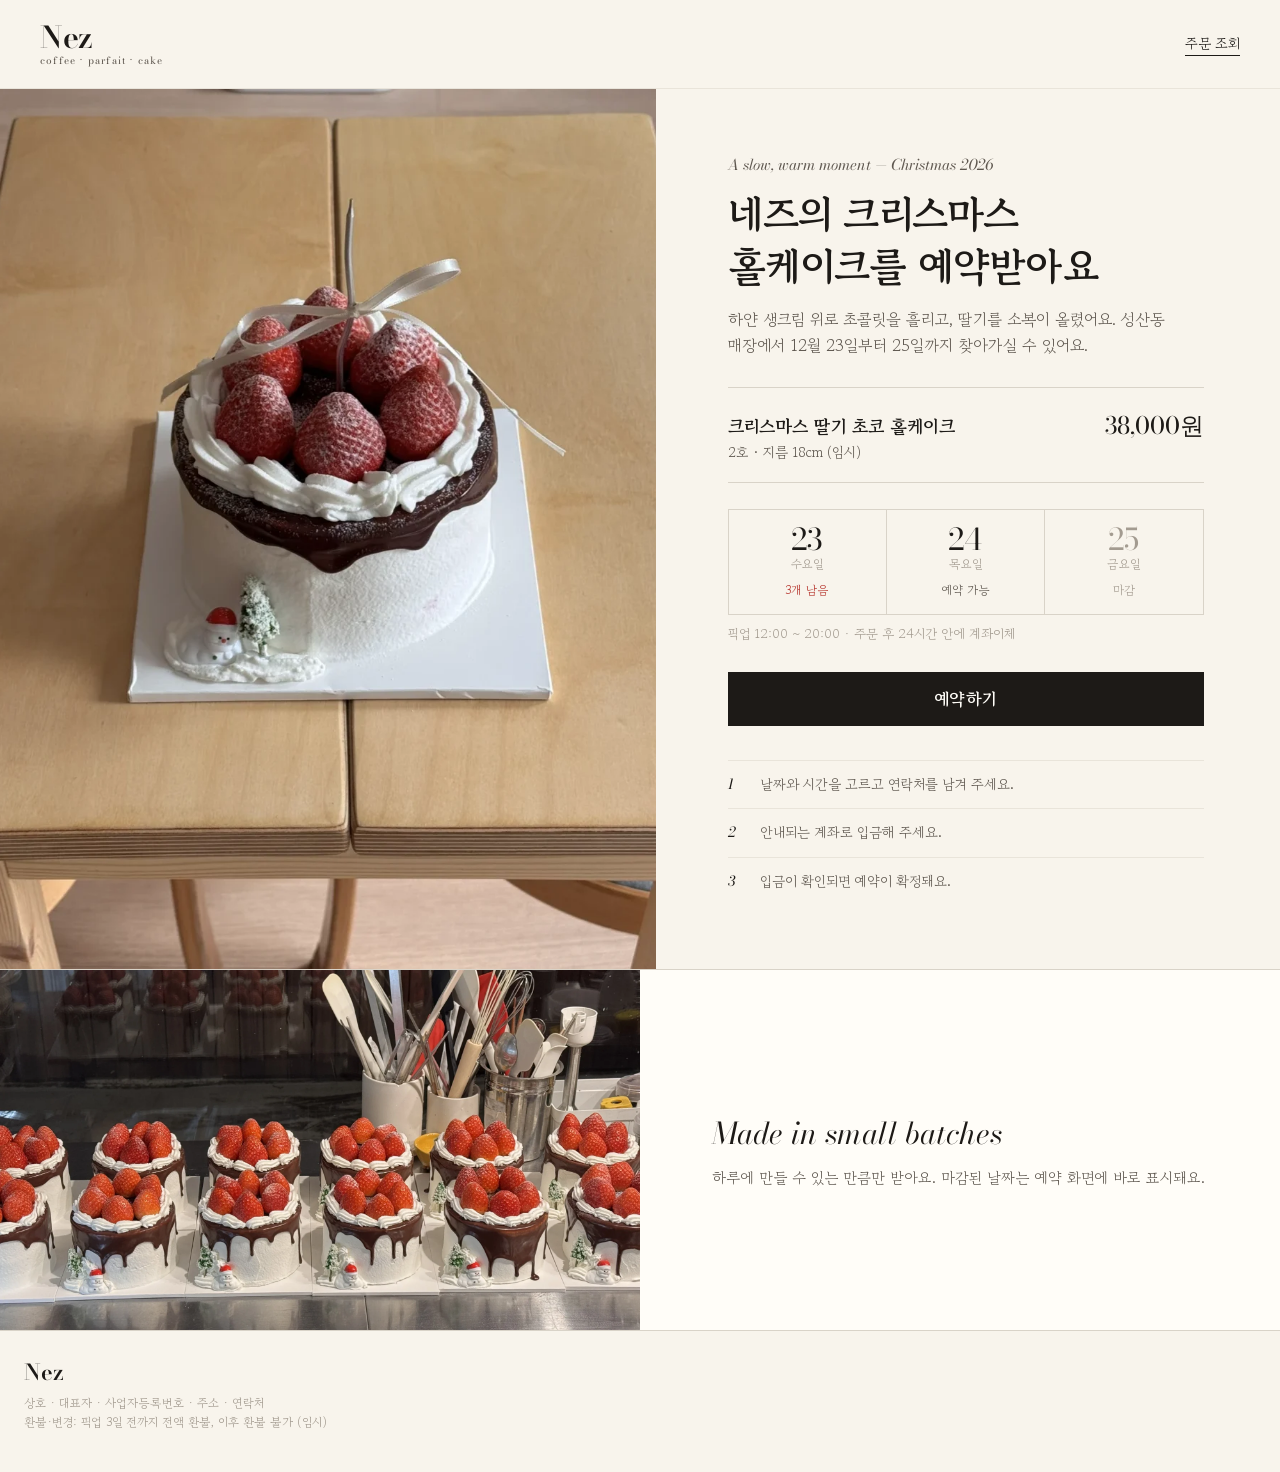
==== web/mockups/a.html @ ea529d92 "주문 페이지(A안), Apps Script 백엔드, 입금 매칭과 테스트 추가" ====
<!doctype html>
<html lang="ko">
<head>
<meta charset="utf-8">
<meta name="viewport" content="width=device-width, initial-scale=1">
<title>Nez 목업 A · 영업 달력</title>
<link rel="preconnect" href="https://fonts.googleapis.com">
<link rel="preconnect" href="https://fonts.gstatic.com" crossorigin>
<link href="https://fonts.googleapis.com/css2?family=Bodoni+Moda:ital,opsz,wght@0,6..96,400;0,6..96,600;1,6..96,400&family=Gowun+Batang:wght@400;700&display=swap" rel="stylesheet">
<style>
/* 방향 A — "영업 달력": 아이보리 종이, 굵기 대비 큰 세리프, 가는 회색 격자, 분홍 원 */
:root{
  --ivory:#f8f4ec; --paper:#fffdf8; --line:#d9d3c8; --line-soft:#e9e4da;
  --ink:#1d1a17; --ink-2:#5e574f; --ink-3:#a39b90;
  --choco:#4a2f24; --wood:#c9a97c; --berry:#b7372f; --pink:#f6d9d6; --silver:#b9bcc0; --pista:#a7b38a;
  --latin:"Bodoni Moda", "Times New Roman", serif;
  --kr:"Gowun Batang", "Apple SD Gothic Neo", serif;
}
*{box-sizing:border-box} html{-webkit-text-size-adjust:100%}
body{margin:0;background:var(--ivory);color:var(--ink);font-family:var(--kr);font-size:16px;line-height:1.65;word-break:keep-all}
img{display:block;max-width:100%}
.screen{display:none} .screen.on{display:block}

/* 상단 */
.top{display:flex;align-items:center;justify-content:space-between;padding:18px 22px;border-bottom:1px solid var(--line-soft);background:var(--ivory)}
.logo{font-family:var(--latin);font-size:30px;font-weight:600;letter-spacing:-.01em;line-height:1;text-decoration:none;color:var(--ink)}
.logo small{display:block;font-size:10px;font-weight:400;letter-spacing:.12em;color:var(--ink-2);margin-top:4px}
.top a.link{font-size:14px;color:var(--ink);text-decoration:none;border-bottom:1px solid var(--ink)}

/* 소개 */
.intro{display:grid}
.intro-photo{position:relative;background:#e9dfcf}
.intro-photo img{width:100%;aspect-ratio:4/5;object-fit:cover}
.intro-text{padding:34px 24px 40px}
.kicker{font-family:var(--latin);font-style:italic;font-size:15px;color:var(--ink-2);margin:0}
h1{font-family:var(--kr);font-weight:700;font-size:30px;line-height:1.3;margin:10px 0 14px;letter-spacing:-.02em}
.lead{color:var(--ink-2);margin:0 0 28px}
.cake{border-top:1px solid var(--line);border-bottom:1px solid var(--line);padding:18px 0;display:flex;justify-content:space-between;align-items:baseline;gap:12px}
.cake b{font-size:18px} .cake span{color:var(--ink-2);font-size:14px;display:block}
.price{font-family:var(--latin);font-size:24px;white-space:nowrap}
.dates{display:grid;grid-template-columns:repeat(3,1fr);margin:26px 0 8px;border:1px solid var(--line)}
.dates>div{padding:14px 6px;text-align:center;border-right:1px solid var(--line)}
.dates>div:last-child{border-right:0}
.dates .n{font-family:var(--latin);font-size:30px;line-height:1}
.dates .w{font-size:12px;color:var(--ink-3)}
.dates .s{font-size:12px;margin-top:6px;color:var(--ink-2)}
.dates .low .s{color:var(--berry)}
.dates .out .n{color:var(--ink-3)} .dates .out .s{color:var(--ink-3)}
.dates .out .n{position:relative}
.note{font-size:13px;color:var(--ink-3);margin:6px 0 28px}
.btn{display:flex;align-items:center;justify-content:center;width:100%;min-height:54px;border:0;border-radius:0;background:var(--ink);color:var(--paper);font-family:var(--kr);font-size:17px;font-weight:700;text-decoration:none;letter-spacing:.02em}
.steps{margin:34px 0 0;padding:0;list-style:none;font-size:14px;color:var(--ink-2)}
.steps li{display:flex;gap:14px;padding:12px 0;border-top:1px solid var(--line-soft)}
.steps i{font-family:var(--latin);font-style:italic;color:var(--ink);min-width:18px}
.lineup{margin:0}
.lineup img{width:100%;aspect-ratio:16/9;object-fit:cover}
.lineup figcaption{font-size:12px;color:var(--ink-3);padding:8px 24px}

/* 주문서 */
.form-wrap{padding:26px 22px 120px}
.form-head h2{font-family:var(--kr);font-size:26px;margin:4px 0 6px}
.form-head p{margin:0;color:var(--ink-2);font-size:14px}
.sec{margin-top:34px}
.sec-t{display:flex;justify-content:space-between;align-items:baseline;margin-bottom:12px}
.sec-t b{font-size:16px}
.sec-t span{font-size:13px;color:var(--ink-3)}

.cal{background:var(--paper);border:1px solid var(--line)}
.cal-h{text-align:center;padding:16px 0 10px;font-family:var(--latin);font-size:34px;line-height:1}
.cal-h small{font-family:var(--kr);font-size:18px;margin-left:2px}
.cal-g{display:grid;grid-template-columns:repeat(7,1fr);border-top:1px solid var(--line)}
.cal-g .wd{font-size:11px;text-align:center;padding:6px 0;color:var(--ink-3);border-bottom:1px solid var(--line)}
.cal-g .d{position:relative;min-height:58px;border-right:1px solid var(--line-soft);border-bottom:1px solid var(--line-soft);padding:6px 2px 4px;text-align:center;font-family:var(--latin);font-size:16px;color:#cfc9be}
.cal-g .d:nth-child(7n){border-right:0}
.cal-g .d.pick{color:var(--ink);cursor:pointer}
.cal-g .d{line-height:34px}
.cal-g .d .c{line-height:1;display:inline-grid;place-items:center;width:34px;height:34px;border-radius:50%}
.cal-g .d .t{display:block;font-family:var(--kr);font-size:10px;line-height:1.2;color:var(--ink-2)}
.cal-g .d.low .t{color:var(--berry)}
.cal-g .d.sel .c{background:var(--choco);color:var(--paper)}
.cal-g .d.out{color:var(--ink-3)}
.cal-g .d.out .c{background:var(--pink);color:#b9827c}
.cal-g .d.out .t{color:#b9827c}
.legend{display:flex;gap:16px;font-size:12px;color:var(--ink-3);padding:10px 12px;border-top:1px solid var(--line)}
.legend i{display:inline-block;width:10px;height:10px;border-radius:50%;margin-right:5px;vertical-align:-1px}

.times{display:grid;grid-template-columns:repeat(4,1fr);border-top:1px solid var(--line);border-left:1px solid var(--line);background:var(--paper)}
.times button{min-height:48px;border:0;border-right:1px solid var(--line);border-bottom:1px solid var(--line);background:transparent;font-family:var(--latin);font-size:16px;color:var(--ink);cursor:pointer}
.times button.sel{background:var(--choco);color:var(--paper)}
.times .ap{grid-column:1/-1;font-family:var(--kr);font-size:12px;color:var(--ink-3);text-align:left;padding:6px 10px;border-right:1px solid var(--line);border-bottom:1px solid var(--line)}

.field{margin-top:22px}
.field label{display:block;font-size:14px;margin-bottom:6px;color:var(--ink-2)}
.input{width:100%;min-height:52px;border:0;border-bottom:1px solid var(--ink);background:transparent;font-family:var(--kr);font-size:18px;padding:8px 2px;border-radius:0;outline:none}
.input::placeholder{color:var(--ink-3)}
.qty{display:flex;align-items:center;justify-content:space-between;border:1px solid var(--line);background:var(--paper);padding:6px}
.qty button{width:46px;height:46px;border:0;background:transparent;font-size:22px;cursor:pointer}
.qty output{font-family:var(--latin);font-size:24px}
.qty .hint{font-size:12px;color:var(--ink-3)}
details{margin-top:14px;font-size:14px;color:var(--ink-2)}
summary{cursor:pointer;list-style:none;border-bottom:1px dashed var(--ink-3);display:inline-block}
summary::-webkit-details-marker{display:none}
.callout{margin-top:10px;font-size:13px;color:var(--berry)}
.agree{display:flex;gap:12px;align-items:flex-start;margin-top:30px;padding:16px;border:1px solid var(--line);background:var(--paper);font-size:14px}
.agree .box{flex:none;width:22px;height:22px;border:1.5px solid var(--ink);display:grid;place-items:center;background:var(--ink);color:var(--paper);font-size:13px}
.agree small{display:block;color:var(--ink-3);margin-top:4px}

.summary{position:fixed;left:0;right:0;bottom:0;background:var(--ivory);border-top:1px solid var(--line);padding:12px 18px 14px;display:flex;gap:14px;align-items:center}
.summary .sum-t{flex:1;min-width:0;font-size:12px;color:var(--ink-2);line-height:1.4}
.summary .sum-t b{display:block;font-family:var(--latin);font-size:22px;color:var(--ink);font-weight:400}
.summary .detail{display:none}
.summary .btn{width:auto;flex:1.2}

footer{padding:30px 24px 40px;border-top:1px solid var(--line);font-size:12px;color:var(--ink-3)}
footer .logo{font-size:22px;margin-bottom:10px;display:inline-block}

/* 넓은 화면 */
@media (min-width:768px){
  .top{padding:22px 40px}
  .intro-text{padding:48px 56px 56px}
  .form-wrap{padding:40px 40px 120px;max-width:720px;margin:0 auto}
  .times{grid-template-columns:repeat(6,1fr)}
}
@media (min-width:1080px){
  .intro{grid-template-columns:minmax(0,1.05fr) minmax(0,1fr);min-height:calc(100vh - 75px)}
  .intro-photo img{height:100%;aspect-ratio:auto;position:absolute;inset:0}
  .intro-text{padding:64px 72px;align-self:center;max-width:620px}
  h1{font-size:40px}
  .lineup{display:grid;grid-template-columns:1fr 1fr;align-items:center;background:var(--paper);border-top:1px solid var(--line)}
  .lineup figcaption{padding:40px 72px;font-size:15px;color:var(--ink-2)}
  .lineup figcaption b{display:block;font-family:var(--latin);font-style:italic;font-weight:400;font-size:30px;color:var(--ink);margin-bottom:8px}
  .form-wrap{max-width:1120px;display:grid;grid-template-columns:minmax(0,1fr) 340px;gap:64px;padding:56px 40px 80px}
  .form-head{grid-column:1/-1}
  .summary{position:sticky;top:24px;align-self:start;display:block;border:1px solid var(--line);background:var(--paper);padding:26px}
  .summary .detail{display:block;margin:14px 0 20px;font-size:14px}
  .summary .detail div{display:flex;justify-content:space-between;padding:9px 0;border-bottom:1px solid var(--line-soft)}
  .summary .detail dt{color:var(--ink-3)} .summary .detail dd{margin:0}
  .summary .btn{width:100%}
  .summary .sum-t b{font-size:30px}
}
</style>
</head>
<body>
<header class="top">
  <a class="logo" href="#">Nez<small>coffee · parfait · cake</small></a>
  <a class="link" href="#">주문 조회</a>
</header>

<!-- 소개 -->
<section class="screen" id="intro">
  <div class="intro">
    <div class="intro-photo"><img src="../assets/hero.webp" alt="원목 테이블 위 딸기 초코 홀케이크"></div>
    <div class="intro-text">
      <p class="kicker">A slow, warm moment — Christmas 2026</p>
      <h1>네즈의 크리스마스<br>홀케이크를 예약받아요</h1>
      <p class="lead">하얀 생크림 위로 초콜릿을 흘리고, 딸기를 소복이 올렸어요. 성산동 매장에서 12월 23일부터 25일까지 찾아가실 수 있어요.</p>
      <div class="cake"><div><b>크리스마스 딸기 초코 홀케이크</b><span>2호 · 지름 18cm (임시)</span></div><div class="price">38,000원</div></div>
      <div class="dates">
        <div class="low"><div class="n">23</div><div class="w">수요일</div><div class="s">3개 남음</div></div>
        <div><div class="n">24</div><div class="w">목요일</div><div class="s">예약 가능</div></div>
        <div class="out"><div class="n">25</div><div class="w">금요일</div><div class="s">마감</div></div>
      </div>
      <p class="note">픽업 12:00 ~ 20:00 · 주문 후 24시간 안에 계좌이체</p>
      <a class="btn" href="#form">예약하기</a>
      <ol class="steps">
        <li><i>1</i>날짜와 시간을 고르고 연락처를 남겨 주세요.</li>
        <li><i>2</i>안내되는 계좌로 입금해 주세요.</li>
        <li><i>3</i>입금이 확인되면 예약이 확정돼요.</li>
      </ol>
    </div>
  </div>
  <figure class="lineup">
    <img src="../assets/lineup.webp" alt="작업대에 줄지어 놓인 홀케이크들">
    <figcaption><b>Made in small batches</b>하루에 만들 수 있는 만큼만 받아요. 마감된 날짜는 예약 화면에 바로 표시돼요.</figcaption>
  </figure>
  <footer><span class="logo">Nez</span><br>상호 · 대표자 · 사업자등록번호 · 주소 · 연락처<br>환불·변경: 픽업 3일 전까지 전액 환불, 이후 환불 불가 (임시)</footer>
</section>

<!-- 주문서 -->
<section class="screen" id="form">
  <div class="form-wrap">
    <div class="form-head"><p class="kicker">Reservation</p><h2>예약하기</h2><p>크리스마스 딸기 초코 홀케이크 · 38,000원</p></div>
    <div class="form-main">
      <div class="sec">
        <div class="sec-t"><b>픽업 날짜</b><span>23 · 24 · 25일 중에서</span></div>
        <div class="cal">
          <div class="cal-h">12<small>월</small></div>
          <div class="cal-g">
            <div class="wd">일</div><div class="wd">월</div><div class="wd">화</div><div class="wd">수</div><div class="wd">목</div><div class="wd">금</div><div class="wd">토</div>
            <div class="d"></div><div class="d"></div><div class="d">1</div><div class="d">2</div><div class="d">3</div><div class="d">4</div><div class="d">5</div>
            <div class="d">6</div><div class="d">7</div><div class="d">8</div><div class="d">9</div><div class="d">10</div><div class="d">11</div><div class="d">12</div>
            <div class="d">13</div><div class="d">14</div><div class="d">15</div><div class="d">16</div><div class="d">17</div><div class="d">18</div><div class="d">19</div>
            <div class="d">20</div><div class="d">21</div><div class="d">22</div>
            <div class="d pick low"><span class="c">23</span><span class="t">3개 남음</span></div>
            <div class="d pick sel"><span class="c">24</span><span class="t">예약 가능</span></div>
            <div class="d out"><span class="c">25</span><span class="t">마감</span></div>
            <div class="d">26</div>
            <div class="d">27</div><div class="d">28</div><div class="d">29</div><div class="d">30</div><div class="d">31</div><div class="d"></div><div class="d"></div>
          </div>
          <div class="legend"><span><i style="background:var(--choco)"></i>선택</span><span><i style="background:var(--pink)"></i>마감</span></div>
        </div>
      </div>

      <div class="sec">
        <div class="sec-t"><b>픽업 시간</b><span>12월 24일 (목)</span></div>
        <div class="times">
          <div class="ap">낮</div>
          <button>12:00</button><button>12:30</button><button>13:00</button><button>13:30</button><button>14:00</button><button class="sel">14:30</button><button>15:00</button><button>15:30</button><button>16:00</button><button>16:30</button><button>17:00</button><button>17:30</button>
          <div class="ap">저녁</div>
          <button>18:00</button><button>18:30</button><button>19:00</button><button>19:30</button><button>20:00</button>
        </div>
      </div>

      <div class="sec">
        <div class="sec-t"><b>주문하시는 분</b></div>
        <div class="field"><label>성함</label><input class="input" value="김민지"></div>
        <div class="field"><label>연락처</label><input class="input" value="010-1234-5678" inputmode="numeric"></div>
        <details><summary>입금자명이 다른가요?</summary>
          <div class="field"><label>입금자명</label><input class="input" value="김민지"></div>
          <p class="callout">이 이름 그대로 입금해야 자동 확정됩니다.</p>
        </details>
        <div class="field"><label>케이크 개수</label>
          <div class="qty"><button aria-label="줄이기">−</button><div style="text-align:center"><output>1</output><div class="hint">최대 2개</div></div><button aria-label="늘리기">+</button></div>
        </div>
      </div>

      <label class="agree"><span class="box">✓</span><span>개인정보 수집·이용에 동의합니다 (필수)<small>이름·연락처 / 예약 확인과 픽업 안내 / 픽업 후 환불 문의 기간까지 보관</small></span></label>
    </div>

    <aside class="summary">
      <div class="sum-t">결제 금액<b>38,000원</b></div>
      <dl class="detail">
        <div><dt>케이크</dt><dd>딸기 초코 홀케이크 × 1</dd></div>
        <div><dt>픽업</dt><dd>12월 24일 (목) 14:30</dd></div>
        <div><dt>입금자명</dt><dd>김민지</dd></div>
      </dl>
      <a class="btn" href="#intro">주문하기</a>
    </aside>
  </div>
</section>

<script>
function show(){var f=location.hash==="#form";document.getElementById("intro").classList.toggle("on",!f);document.getElementById("form").classList.toggle("on",f);scrollTo(0,0)}
addEventListener("hashchange",show);show();
</script>
</body>
</html>
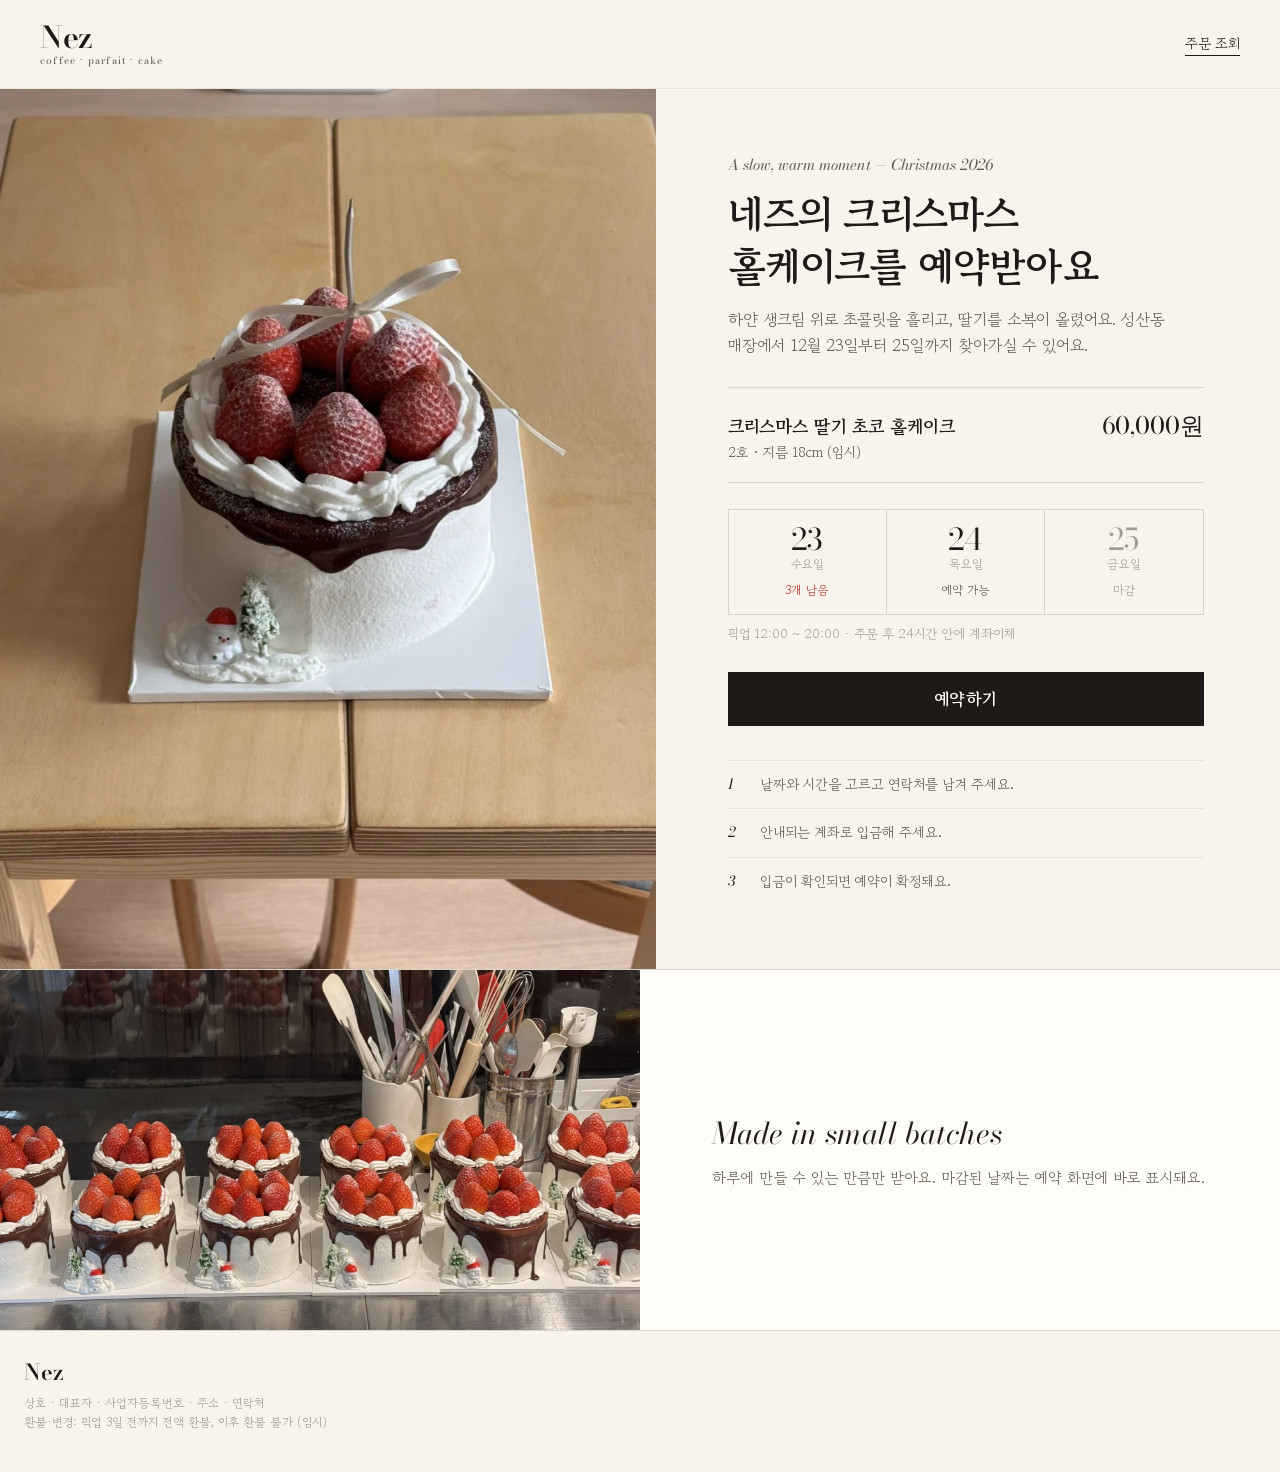
==== commit 4365c157: "한 화면형 주문 페이지, 한글 시트와 예약 관리 메뉴, 사장님 문구 원문 반영" ====
--- a/web/mockups/a.html
+++ b/web/mockups/a.html
@@ -154,7 +154,7 @@
       <p class="kicker">A slow, warm moment — Christmas 2026</p>
       <h1>네즈의 크리스마스<br>홀케이크를 예약받아요</h1>
       <p class="lead">하얀 생크림 위로 초콜릿을 흘리고, 딸기를 소복이 올렸어요. 성산동 매장에서 12월 23일부터 25일까지 찾아가실 수 있어요.</p>
-      <div class="cake"><div><b>크리스마스 딸기 초코 홀케이크</b><span>2호 · 지름 18cm (임시)</span></div><div class="price">38,000원</div></div>
+      <div class="cake"><div><b>크리스마스 딸기 초코 홀케이크</b><span>2호 · 지름 18cm (임시)</span></div><div class="price">60,000원</div></div>
       <div class="dates">
         <div class="low"><div class="n">23</div><div class="w">수요일</div><div class="s">3개 남음</div></div>
         <div><div class="n">24</div><div class="w">목요일</div><div class="s">예약 가능</div></div>
@@ -179,7 +179,7 @@
 <!-- 주문서 -->
 <section class="screen" id="form">
   <div class="form-wrap">
-    <div class="form-head"><p class="kicker">Reservation</p><h2>예약하기</h2><p>크리스마스 딸기 초코 홀케이크 · 38,000원</p></div>
+    <div class="form-head"><p class="kicker">Reservation</p><h2>예약하기</h2><p>크리스마스 딸기 초코 홀케이크 · 60,000원</p></div>
     <div class="form-main">
       <div class="sec">
         <div class="sec-t"><b>픽업 날짜</b><span>23 · 24 · 25일 중에서</span></div>
@@ -228,7 +228,7 @@
     </div>
 
     <aside class="summary">
-      <div class="sum-t">결제 금액<b>38,000원</b></div>
+      <div class="sum-t">결제 금액<b>60,000원</b></div>
       <dl class="detail">
         <div><dt>케이크</dt><dd>딸기 초코 홀케이크 × 1</dd></div>
         <div><dt>픽업</dt><dd>12월 24일 (목) 14:30</dd></div>
